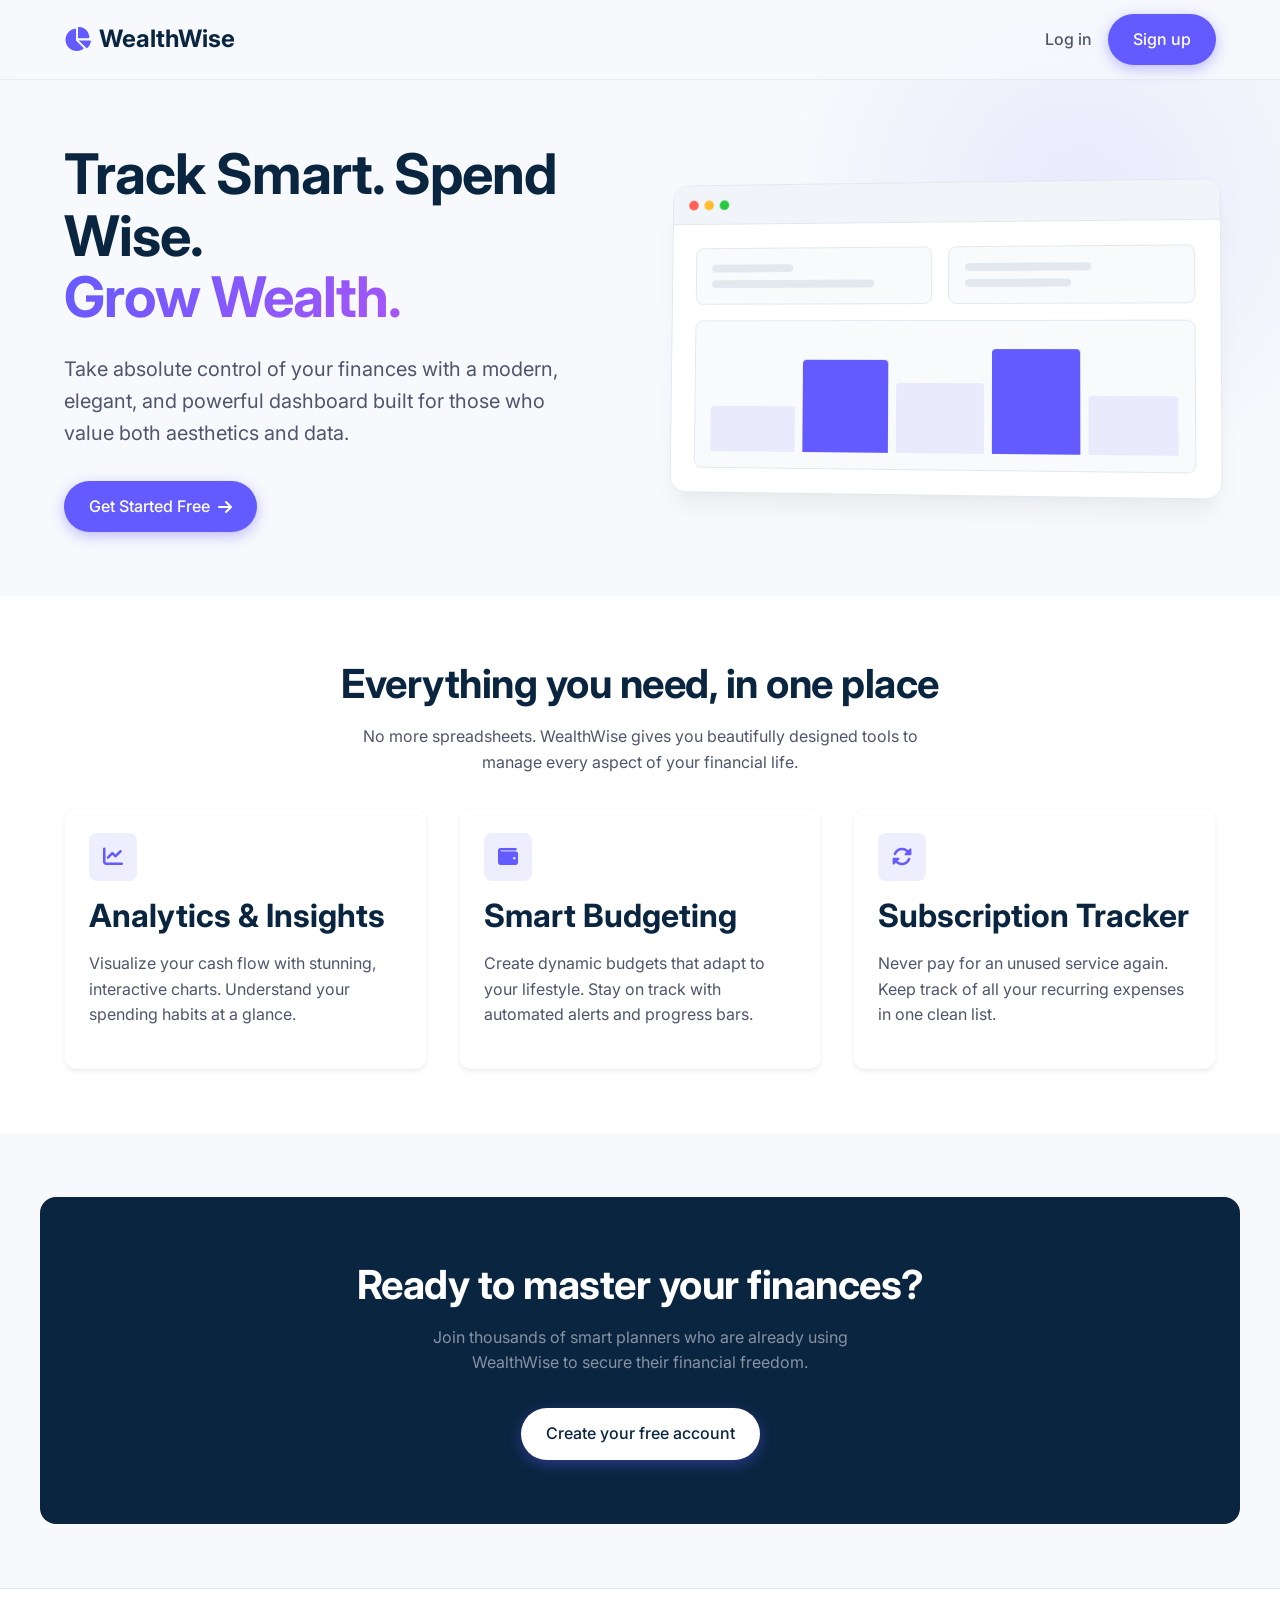
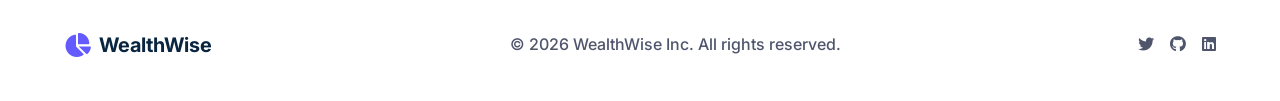
==== analytics.html @ 0abaf016 "expense analytics and top merchants ranking" ====
<!DOCTYPE html>
<html lang="en">
<head>
    <meta charset="UTF-8">
    <meta name="viewport" content="width=device-width, initial-scale=1.0">
    <meta name="description" content="Analytics & Reports - WealthWise">
    <title>Analytics - WealthWise</title>
    <link rel="preconnect" href="https://fonts.googleapis.com">
    <link rel="preconnect" href="https://fonts.gstatic.com" crossorigin>
    <link href="https://fonts.googleapis.com/css2?family=Inter:wght@300;400;500;600;700&display=swap" rel="stylesheet">
    <link rel="stylesheet" href="https://cdnjs.cloudflare.com/ajax/libs/font-awesome/6.4.0/css/all.min.css">
    <link rel="stylesheet" href="css/variables.css">
    <link rel="stylesheet" href="css/animations.css">
    <link rel="stylesheet" href="css/style.css">
    <link rel="stylesheet" href="css/components.css">
    <link rel="stylesheet" href="css/dashboard.css">
    <link rel="stylesheet" href="css/pages.css">
    <style>
        .donut-chart {
            width: 200px;
            height: 200px;
            border-radius: 50%;
            background: conic-gradient(
                var(--color-primary) 0% 40%,
                var(--color-warning) 40% 65%,
                var(--color-danger) 65% 85%,
                #e2e8f0 85% 100%
            );
            margin: 0 auto;
            position: relative;
            display: flex;
            align-items: center;
            justify-content: center;
        }
        .donut-hole {
            width: 130px;
            height: 130px;
            background: var(--color-bg-surface);
            border-radius: 50%;
            display: flex;
            flex-direction: column;
            align-items: center;
            justify-content: center;
            box-shadow: inset 0 2px 4px rgba(0,0,0,0.02);
        }
        .legend-list {
            display: flex;
            flex-direction: column;
            gap: var(--spacing-4);
        }
        .legend-item {
            display: flex;
            justify-content: space-between;
            align-items: center;
            font-size: var(--font-size-sm);
        }
        .legend-color {
            width: 12px;
            height: 12px;
            border-radius: 50%;
            display: inline-block;
            margin-right: 8px;
        }
    </style>
</head>
<body>
    <div class="app-layout">
        <aside class="sidebar">
            <div class="sidebar-header">
                <a href="index.html" class="sidebar-brand">
                    <i class="fa-solid fa-chart-pie"></i> WealthWise
                </a>
                <button id="close-sidebar-btn" class="close-sidebar-btn"><i class="fa-solid fa-xmark"></i></button>
            </div>
            <nav class="sidebar-nav">
                <div class="nav-section-title">Overview</div>
                <a href="dashboard.html" class="nav-item">
                    <i class="fa-solid fa-house"></i> Dashboard
                </a>
                <a href="analytics.html" class="nav-item active">
                    <i class="fa-solid fa-chart-line"></i> Analytics
                </a>
                <div class="nav-section-title" style="margin-top: 1.5rem;">Management</div>
                <a href="income.html" class="nav-item">
                    <i class="fa-solid fa-arrow-trend-up"></i> Income
                </a>
                <a href="expenses.html" class="nav-item">
                    <i class="fa-solid fa-arrow-trend-down"></i> Expenses
                </a>
                <a href="budget.html" class="nav-item">
                    <i class="fa-solid fa-wallet"></i> Budget Planner
                </a>
                <div class="nav-section-title" style="margin-top: 1.5rem;">Tools</div>
                <a href="todo.html" class="nav-item">
                    <i class="fa-solid fa-check-square"></i> Finance Tasks
                </a>
                <a href="calendar.html" class="nav-item">
                    <i class="fa-solid fa-calendar"></i> Calendar
                </a>
                <a href="settings.html" class="nav-item" style="margin-top: 1.5rem;">
                    <i class="fa-solid fa-gear"></i> Settings
                </a>
            </nav>
            <div class="sidebar-footer">
                <div class="user-profile">
                    <div class="user-avatar">JD</div>
                    <div class="user-info">
                        <div class="user-name">John Doe</div>
                        <div class="user-email">john.doe@example.com</div>
                    </div>
                </div>
            </div>
        </aside>
        <main class="main-content">
            <header class="top-navbar">
                <button id="mobile-menu-btn" class="mobile-menu-btn">
                    <i class="fa-solid fa-bars"></i>
                </button>
                <div class="nav-actions">
                    <button class="action-btn">
                        <i class="fa-solid fa-moon"></i>
                    </button>
                    <div class="user-avatar" style="width: 36px; height: 36px; cursor: pointer; font-size: 14px;">JD</div>
                </div>
            </header>
            <div class="dashboard-container">
                <div class="page-header animate-slide-up">
                    <div>
                        <h1 style="margin-bottom: 0.25rem;">Analytics & Reports</h1>
                        <p class="text-muted" style="margin-bottom: 0;">Deep dive into your financial data.</p>
                    </div>
                    <div class="flex gap-4">
                        <button class="btn btn-secondary"><i class="fa-solid fa-download"></i> Download Report</button>
                    </div>
                </div>
                <div class="card animate-slide-up delay-100 mb-8" style="padding: var(--spacing-6);">
                    <div class="chart-header" style="margin-bottom: var(--spacing-6);">
                        <div>
                            <h3 class="chart-title" style="color: var(--color-secondary);">Current Month Cash Flow</h3>
                            <p class="text-muted text-xs" style="margin-bottom:0;">Total Income vs Expenses for this month</p>
                        </div>
                    </div>
                    <div class="flex-col gap-6" style="padding: 0 var(--spacing-4);">
                        <div>
                            <div class="flex justify-between items-center text-sm mb-2">
                                <span class="font-medium text-main">Total Income</span>
                                <span class="font-bold" style="color: var(--color-success);" id="analytics-income-label">₹0.00</span>
                            </div>
                            <div class="progress-container" style="height: 24px; background: rgba(0, 217, 36, 0.1); margin-bottom: 0;">
                                <div id="analytics-income-bar" class="progress-bar" style="width: 0%; background: var(--color-success); transition: width 1s ease-out;"></div>
                            </div>
                        </div>
                        <div>
                            <div class="flex justify-between items-center text-sm mb-2">
                                <span class="font-medium text-main">Total Expenses</span>
                                <span class="font-bold" style="color: var(--color-danger);" id="analytics-expense-label">₹0.00</span>
                            </div>
                            <div class="progress-container" style="height: 24px; background: rgba(255, 66, 66, 0.1); margin-bottom: 0;">
                                <div id="analytics-expense-bar" class="progress-bar" style="width: 0%; background: var(--color-danger); transition: width 1s ease-out;"></div>
                            </div>
                        </div>
                    </div>
                </div>
                <div class="grid grid-cols-2 gap-8 animate-slide-up delay-200">
                    <div class="card">
                        <h3 class="chart-title mb-6" style="color: var(--color-secondary);">Expense Distribution</h3>
                        <div class="flex flex-col items-center gap-8">
                            <div class="donut-chart mt-4">
                                <div class="donut-hole">
                                    <span class="text-muted text-xs">Total</span>
                                    <span class="metric-value" style="font-size: var(--font-size-xl); margin:0;">₹3,420</span>
                                </div>
                            </div>
                            <div class="legend-list" style="width: 100%;">
                                <div class="legend-item">
                                    <div><span class="legend-color" style="background: var(--color-primary);"></span> Housing</div>
                                    <span class="font-medium text-main">40% (₹1,800)</span>
                                </div>
                                <div class="legend-item">
                                    <div><span class="legend-color" style="background: var(--color-warning);"></span> Food & Dining</div>
                                    <span class="font-medium text-main">25% (₹680)</span>
                                </div>
                                <div class="legend-item">
                                    <div><span class="legend-color" style="background: var(--color-danger);"></span> Entertainment</div>
                                    <span class="font-medium text-main">20% (₹320)</span>
                                </div>
                                <div class="legend-item">
                                    <div><span class="legend-color" style="background: #e2e8f0;"></span> Other</div>
                                    <span class="font-medium text-main">15% (₹620)</span>
                                </div>
                            </div>
                        </div>
                    </div>
                    <div class="card">
                        <h3 class="chart-title mb-6" style="color: var(--color-secondary);">Top Merchants</h3>
                        <div class="flex flex-col gap-6">
                            <div>
                                <div class="flex justify-between items-center text-sm mb-2">
                                    <div class="flex items-center gap-3">
                                        <i class="fa-solid fa-building-columns text-muted" style="width: 20px; text-align: center;"></i>
                                        <span class="font-medium text-main">Downtown Apartments</span>
                                    </div>
                                    <span class="font-medium text-main">₹1,800.00</span>
                                </div>
                                <div class="progress-container" style="margin: 0; background: var(--color-bg-body);">
                                    <div class="progress-bar bg-primary" style="width: 52%;"></div>
                                </div>
                            </div>
                            <div>
                                <div class="flex justify-between items-center text-sm mb-2">
                                    <div class="flex items-center gap-3">
                                        <i class="fa-solid fa-cart-shopping text-muted" style="width: 20px; text-align: center;"></i>
                                        <span class="font-medium text-main">Whole Foods</span>
                                    </div>
                                    <span class="font-medium text-main">₹450.00</span>
                                </div>
                                <div class="progress-container" style="margin: 0; background: var(--color-bg-body);">
                                    <div class="progress-bar bg-warning" style="width: 15%;"></div>
                                </div>
                            </div>
                            <div>
                                <div class="flex justify-between items-center text-sm mb-2">
                                    <div class="flex items-center gap-3">
                                        <i class="fa-solid fa-gas-pump text-muted" style="width: 20px; text-align: center;"></i>
                                        <span class="font-medium text-main">Shell Station</span>
                                    </div>
                                    <span class="font-medium text-main">₹180.00</span>
                                </div>
                                <div class="progress-container" style="margin: 0; background: var(--color-bg-body);">
                                    <div class="progress-bar" style="width: 8%; background: #0ea5e9;"></div>
                                </div>
                            </div>
                            <div>
                                <div class="flex justify-between items-center text-sm mb-2">
                                    <div class="flex items-center gap-3">
                                        <i class="fa-solid fa-bolt text-muted" style="width: 20px; text-align: center;"></i>
                                        <span class="font-medium text-main">Electric Utility</span>
                                    </div>
                                    <span class="font-medium text-main">₹145.00</span>
                                </div>
                                <div class="progress-container" style="margin: 0; background: var(--color-bg-body);">
                                    <div class="progress-bar" style="width: 7%; background: #8b5cf6;"></div>
                                </div>
                            </div>
                            <div>
                                <div class="flex justify-between items-center text-sm mb-2">
                                    <div class="flex items-center gap-3">
                                        <i class="fa-brands fa-apple text-muted" style="width: 20px; text-align: center;"></i>
                                        <span class="font-medium text-main">Apple Services</span>
                                    </div>
                                    <span class="font-medium text-main">₹65.00</span>
                                </div>
                                <div class="progress-container" style="margin: 0; background: var(--color-bg-body);">
                                    <div class="progress-bar" style="width: 3%; background: #64748b;"></div>
                                </div>
                            </div>
                        </div>
                    </div>
                </div>
            </div>
        </main>
    </div>
    <script src="js/helpers.js"></script>
    <script src="js/storage.js"></script>
    <script src="js/app.js"></script>
    <script src="js/theme.js"></script>
    <script src="js/analytics.js"></script>
    <script src="js/export.js"></script>
</body>
</html>
---- css/variables.css ----
:root {
    --color-primary: #635bff;
    --color-primary-hover: #4b44d6;
    --color-primary-light: rgba(99, 91, 255, 0.1);
    --color-secondary: #0a2540;
    --color-text-main: #1a1f36;
    --color-text-muted: #4f566b;
    --color-text-light: #8792a2;
    --color-bg-body: #f7f9fc;
    --color-bg-surface: #ffffff;
    --color-bg-surface-hover: #fcfcfd;
    --color-success: #00d924;
    --color-warning: #ffb400;
    --color-danger: #ff4242;
    --color-border: #e3e8ee;
    --font-family-sans: 'Inter', -apple-system, BlinkMacSystemFont, 'Segoe UI', Roboto, Helvetica, Arial, sans-serif;
    --font-size-xs: 0.75rem;
    --font-size-sm: 0.875rem;
    --font-size-base: 1rem;
    --font-size-md: 1.125rem;
    --font-size-lg: 1.25rem;
    --font-size-xl: 1.5rem;
    --font-size-2xl: 2rem;
    --font-size-3xl: 2.5rem;
    --font-size-4xl: 3rem;
    --radius-sm: 4px;
    --radius-md: 8px;
    --radius-lg: 12px;
    --radius-xl: 16px;
    --radius-full: 9999px;
    --shadow-sm: 0 1px 2px rgba(0, 0, 0, 0.05);
    --shadow-md: 0 4px 6px -1px rgba(0, 0, 0, 0.05), 0 2px 4px -1px rgba(0, 0, 0, 0.03);
    --shadow-lg: 0 10px 15px -3px rgba(0, 0, 0, 0.05), 0 4px 6px -2px rgba(0, 0, 0, 0.03);
    --shadow-xl: 0 20px 25px -5px rgba(0, 0, 0, 0.05), 0 10px 10px -5px rgba(0, 0, 0, 0.02);
    --shadow-hover: 0 15px 35px -5px rgba(0, 0, 0, 0.07);
    --shadow-glow: 0 0 20px rgba(99, 91, 255, 0.2);
    --glass-bg: rgba(255, 255, 255, 0.7);
    --glass-border: rgba(255, 255, 255, 0.2);
    --glass-blur: blur(12px);
    --transition-fast: 0.15s ease-in-out;
    --transition-normal: 0.3s ease-in-out;
    --transition-slow: 0.5s ease;
    --spacing-1: 0.25rem;
    --spacing-2: 0.5rem;
    --spacing-3: 0.75rem;
    --spacing-4: 1rem;
    --spacing-5: 1.25rem;
    --spacing-6: 1.5rem;
    --spacing-8: 2rem;
    --spacing-10: 2.5rem;
    --spacing-12: 3rem;
    --spacing-16: 4rem;
    --container-max-width: 1200px;
    --header-height: 80px;
}

[data-theme="dark"] {
    --color-bg-body: #0a0c10;
    --color-bg-surface: #12151c;
    --color-bg-surface-hover: #1a1e27;
    --color-text-main: #f0f6fc;
    --color-text-muted: #8b949e;
    --color-text-light: #6e7681;
    --color-border: #30363d;
    --color-secondary: #c9d1d9;
    --glass-bg: rgba(18, 21, 28, 0.8);
    --glass-border: rgba(48, 54, 61, 0.5);
    --shadow-sm: 0 1px 5px rgba(0, 0, 0, 0.5);
}

[data-theme="dark"] .calendar-header-day {
    background: #161b22;
}

[data-theme="dark"] .calendar-cell:hover {
    background: #1c2128;
}

[data-theme="dark"] .calendar-cell.muted {
    background: #0d1117;
}

[data-theme="dark"] .todo-item:hover {
    background: #1c2128;
}

[data-theme="dark"] .todo-checkbox {
    background: #12151c;
    border-color: #30363d;
}

[data-theme="dark"] .calendar-controls {
    background: #12151c;
}

[data-theme="dark"] .calendar-legend {
    background: #12151c;
}

[data-theme="dark"] .calendar-nav-btn {
    background: #12151c;
}
---- css/animations.css ----
@keyframes fadeIn {
    from {
        opacity: 0;
    }
    to {
        opacity: 1;
    }
}

@keyframes slideUp {
    from {
        opacity: 0;
        transform: translateY(20px);
    }
    to {
        opacity: 1;
        transform: translateY(0);
    }
}

@keyframes slideDown {
    from {
        opacity: 0;
        transform: translateY(-20px);
    }
    to {
        opacity: 1;
        transform: translateY(0);
    }
}

@keyframes float {
    0% {
        transform: translateY(0px);
    }
    50% {
        transform: translateY(-10px);
    }
    100% {
        transform: translateY(0px);
    }
}

@keyframes pulse-glow {
    0% {
        box-shadow: 0 0 0 0 rgba(99, 91, 255, 0.4);
    }
    70% {
        box-shadow: 0 0 0 10px rgba(99, 91, 255, 0);
    }
    100% {
        box-shadow: 0 0 0 0 rgba(99, 91, 255, 0);
    }
}

.animate-fade-in {
    animation: fadeIn 0.6s var(--transition-normal) forwards;
}

.animate-slide-up {
    animation: slideUp 0.6s var(--transition-normal) forwards;
}

.animate-float {
    animation: float 6s ease-in-out infinite;
}

.delay-100 {
    animation-delay: 0.1s;
}

.delay-200 {
    animation-delay: 0.2s;
}

.delay-300 {
    animation-delay: 0.3s;
}

.delay-400 {
    animation-delay: 0.4s;
}
---- css/style.css ----
* {
    margin: 0;
    padding: 0;
    box-sizing: border-box;
}

html {
    font-size: 16px;
    scroll-behavior: smooth;
}

body {
    font-family: var(--font-family-sans);
    background-color: var(--color-bg-body);
    color: var(--color-text-main);
    line-height: 1.6;
    -webkit-font-smoothing: antialiased;
    -moz-osx-font-smoothing: grayscale;
}

a {
    color: var(--color-primary);
    text-decoration: none;
    transition: color var(--transition-fast);
}

a:hover {
    color: var(--color-primary-hover);
}

ul {
    list-style: none;
}

img {
    max-width: 100%;
    height: auto;
    display: block;
}

h1,
h2,
h3,
h4,
h5,
h6 {
    color: var(--color-secondary);
    font-weight: 700;
    line-height: 1.2;
    margin-bottom: var(--spacing-4);
}

h1 {
    font-size: var(--font-size-4xl);
    letter-spacing: -1px;
}

h2 {
    font-size: var(--font-size-3xl);
    letter-spacing: -0.5px;
}

h3 {
    font-size: var(--font-size-2xl);
}

h4 {
    font-size: var(--font-size-xl);
}

h5 {
    font-size: var(--font-size-lg);
}

h6 {
    font-size: var(--font-size-md);
}

p {
    color: var(--color-text-muted);
    margin-bottom: var(--spacing-4);
}

.text-gradient {
    background: linear-gradient(135deg, var(--color-primary) 0%, #a855f7 100%);
    -webkit-background-clip: text;
    -webkit-text-fill-color: transparent;
    background-clip: text;
}

.text-center {
    text-align: center;
}

.text-muted {
    color: var(--color-text-muted);
}

.text-light {
    color: var(--color-text-light);
}

.font-bold {
    font-weight: 700;
}

.font-semibold {
    font-weight: 600;
}

.font-medium {
    font-weight: 500;
}

.container {
    width: 100%;
    max-width: var(--container-max-width);
    margin: 0 auto;
    padding: 0 var(--spacing-6);
}

.flex {
    display: flex;
}

.flex-col {
    display: flex;
    flex-direction: column;
}

.items-center {
    align-items: center;
}

.justify-between {
    justify-content: space-between;
}

.justify-center {
    justify-content: center;
}

.gap-2 {
    gap: var(--spacing-2);
}

.gap-4 {
    gap: var(--spacing-4);
}

.gap-6 {
    gap: var(--spacing-6);
}

.gap-8 {
    gap: var(--spacing-8);
}

.grid {
    display: grid;
}

.grid-cols-2 {
    grid-template-columns: repeat(2, 1fr);
}

.grid-cols-3 {
    grid-template-columns: repeat(3, 1fr);
}

.grid-cols-4 {
    grid-template-columns: repeat(4, 1fr);
}

.section {
    padding: var(--spacing-16) 0;
}

.py-16 {
    padding-top: var(--spacing-16);
    padding-bottom: var(--spacing-16);
}

.mt-8 {
    margin-top: var(--spacing-8);
}

.mb-8 {
    margin-bottom: var(--spacing-8);
}

::-webkit-scrollbar {
    width: 8px;
}

::-webkit-scrollbar-track {
    background: var(--color-bg-body);
}

::-webkit-scrollbar-thumb {
    background: var(--color-border);
    border-radius: var(--radius-full);
}

::-webkit-scrollbar-thumb:hover {
    background: var(--color-text-light);
}
---- css/components.css ----
.btn {
    display: inline-flex;
    align-items: center;
    justify-content: center;
    padding: var(--spacing-3) var(--spacing-6);
    border-radius: var(--radius-full);
    font-weight: 500;
    font-size: var(--font-size-base);
    cursor: pointer;
    transition: all var(--transition-fast);
    border: 1px solid transparent;
    gap: var(--spacing-2);
}

.btn:active {
    transform: translateY(1px);
}

.btn-primary {
    background-color: var(--color-primary);
    color: white;
    box-shadow: 0 4px 14px 0 rgba(99, 91, 255, 0.39);
}

.btn-primary:hover {
    background-color: var(--color-primary-hover);
    box-shadow: 0 6px 20px rgba(99, 91, 255, 0.23);
    transform: translateY(-2px);
    color: white;
}

.btn-secondary {
    background-color: var(--color-bg-surface);
    color: var(--color-secondary);
    border: 1px solid var(--color-border);
    box-shadow: var(--shadow-sm);
}

.btn-secondary:hover {
    background-color: var(--color-bg-body);
    border-color: var(--color-text-light);
    transform: translateY(-2px);
    box-shadow: var(--shadow-md);
}

.btn-glass {
    background: var(--glass-bg);
    backdrop-filter: var(--glass-blur);
    -webkit-backdrop-filter: var(--glass-blur);
    border: 1px solid var(--glass-border);
    color: var(--color-secondary);
}

.btn-glass:hover {
    background: rgba(255, 255, 255, 0.9);
}

.card {
    background: var(--color-bg-surface);
    border-radius: var(--radius-lg);
    padding: var(--spacing-6);
    box-shadow: var(--shadow-md);
    border: 1px solid rgba(0, 0, 0, 0.02);
    transition: all var(--transition-normal);
}

.card:hover {
    box-shadow: var(--shadow-hover);
    transform: translateY(-4px);
}

.card-glass {
    background: var(--glass-bg);
    backdrop-filter: var(--glass-blur);
    -webkit-backdrop-filter: var(--glass-blur);
    border: 1px solid var(--glass-border);
    box-shadow: var(--shadow-lg);
    border-radius: var(--radius-xl);
}

.form-group {
    margin-bottom: var(--spacing-4);
}

.form-label {
    display: block;
    font-size: var(--font-size-sm);
    font-weight: 500;
    color: var(--color-secondary);
    margin-bottom: var(--spacing-2);
}

.form-control {
    width: 100%;
    padding: var(--spacing-3) var(--spacing-4);
    font-size: var(--font-size-base);
    font-family: var(--font-family-sans);
    color: var(--color-text-main);
    background-color: var(--color-bg-surface);
    border: 1px solid var(--color-border);
    border-radius: var(--radius-md);
    transition: border-color var(--transition-fast), box-shadow var(--transition-fast);
}

.form-control:focus {
    outline: none;
    border-color: var(--color-primary);
    box-shadow: 0 0 0 3px var(--color-primary-light);
}

.modal-overlay {
    position: fixed;
    top: 0;
    left: 0;
    right: 0;
    bottom: 0;
    background: rgba(15, 23, 42, 0.4);
    backdrop-filter: blur(4px);
    -webkit-backdrop-filter: blur(4px);
    z-index: 9999;
    display: flex;
    align-items: center;
    justify-content: center;
    opacity: 0;
    visibility: hidden;
    transition: all var(--transition-normal);
}

.modal-overlay.active {
    opacity: 1;
    visibility: visible;
}

.modal {
    background: var(--color-bg-surface);
    border-radius: var(--radius-xl);
    box-shadow: var(--shadow-xl);
    width: 90%;
    max-width: 500px;
    padding: var(--spacing-8);
    position: relative;
    transform: translateY(20px) scale(0.95);
    transition: all var(--transition-normal);
    border: 1px solid var(--color-border);
}

.modal-overlay.active .modal {
    transform: translateY(0) scale(1);
}

.modal-header {
    display: flex;
    justify-content: space-between;
    align-items: center;
    margin-bottom: var(--spacing-6);
    padding-bottom: var(--spacing-4);
    border-bottom: 1px solid var(--color-border);
}

.modal-title {
    font-size: 1.25rem;
    font-weight: 600;
    color: var(--color-secondary);
    margin: 0;
}

.modal-close {
    background: none;
    border: none;
    font-size: 1.25rem;
    color: var(--color-text-light);
    cursor: pointer;
    transition: color var(--transition-fast);
    padding: 4px;
}

.modal-close:hover {
    color: var(--color-danger);
}

.todo-section-title {
    font-size: 14px;
    font-weight: 600;
    color: var(--color-secondary);
    margin-bottom: 12px;
    display: flex;
    align-items: center;
    gap: 8px;
}

.todo-list {
    display: flex;
    flex-direction: column;
    gap: 8px;
}

.todo-item {
    display: flex;
    align-items: center;
    padding: 12px 16px;
    background: var(--color-bg-surface);
    border-radius: var(--radius-md);
    border: 1px solid var(--color-border);
    transition: all var(--transition-fast);
    gap: 16px;
}

.todo-item:hover {
    box-shadow: var(--shadow-sm);
    border-color: #cbd5e1;
    background: #f8fafc;
}

.todo-checkbox {
    width: 22px;
    height: 22px;
    border-radius: 6px;
    border: 2px solid #cbd5e1;
    display: flex;
    align-items: center;
    justify-content: center;
    cursor: pointer;
    transition: all var(--transition-fast);
    background: white;
}

.todo-checkbox:hover {
    border-color: var(--color-primary);
}

.todo-checkbox.checked {
    background: var(--color-primary);
    border-color: var(--color-primary);
    color: white;
}

.todo-content {
    flex: 1;
    display: flex;
    flex-direction: column;
    justify-content: center;
}

.todo-title {
    font-weight: 500;
    color: var(--color-text-main);
    font-size: var(--font-size-sm);
    margin-bottom: 4px;
}

.todo-title.completed {
    text-decoration: line-through;
    color: var(--color-text-light);
}

.todo-meta {
    display: flex;
    align-items: center;
    gap: 12px;
    font-size: 12px;
    color: var(--color-text-muted);
    margin-bottom: 0px;
}

.todo-tag {
    padding: 2px 8px;
    border-radius: 12px;
    background: #f1f5f9;
    font-weight: 600;
    font-size: 11px;
    color: var(--color-text-muted);
}

.tag-urgent {
    background: rgba(255, 66, 66, 0.1);
    color: var(--color-danger);
}

.tag-bills {
    background: rgba(99, 91, 255, 0.1);
    color: var(--color-primary);
}

.todo-overdue {
    color: var(--color-danger);
    font-weight: 500;
}

.add-task-row {
    display: flex;
    gap: 12px;
    margin-bottom: 24px;
}

.add-task-input {
    flex: 1;
    border: 1px dashed var(--color-border);
    background: transparent;
}

.add-task-input:focus {
    border-style: solid;
}
---- css/dashboard.css ----
.app-layout {
    display: flex;
    min-height: 100vh;
    background-color: var(--color-bg-body);
}

.sidebar {
    width: 260px;
    background-color: var(--color-bg-surface);
    border-right: 1px solid var(--color-border);
    display: flex;
    flex-direction: column;
    position: sticky;
    top: 0;
    height: 100vh;
    z-index: 100;
    transition: all var(--transition-normal);
}

.sidebar-header {
    height: var(--header-height);
    display: flex;
    align-items: center;
    padding: 0 var(--spacing-6);
    border-bottom: 1px solid var(--color-border);
}

.sidebar-brand {
    font-size: var(--font-size-lg);
    font-weight: 700;
    color: var(--color-secondary);
    display: flex;
    align-items: center;
    gap: var(--spacing-2);
}

.sidebar-brand i {
    color: var(--color-primary);
}

.sidebar-nav {
    padding: var(--spacing-6) var(--spacing-4);
    flex: 1;
    overflow-y: auto;
}

.nav-section-title {
    font-size: var(--font-size-xs);
    text-transform: uppercase;
    letter-spacing: 0.5px;
    color: var(--color-text-light);
    font-weight: 600;
    margin-bottom: var(--spacing-3);
    padding-left: var(--spacing-3);
}

.nav-item {
    display: flex;
    align-items: center;
    gap: var(--spacing-3);
    padding: var(--spacing-3);
    color: var(--color-text-muted);
    font-weight: 500;
    border-radius: var(--radius-md);
    margin-bottom: var(--spacing-1);
    transition: all var(--transition-fast);
}

.nav-item i {
    font-size: 1.1rem;
    width: 20px;
    text-align: center;
}

.nav-item:hover,
.nav-item.active {
    background-color: var(--color-primary-light);
    color: var(--color-primary);
}

.sidebar-footer {
    padding: var(--spacing-4);
    border-top: 1px solid var(--color-border);
}

.user-profile {
    display: flex;
    align-items: center;
    gap: var(--spacing-3);
}

.user-avatar {
    width: 40px;
    height: 40px;
    border-radius: 50%;
    background: var(--color-primary);
    color: white;
    display: flex;
    align-items: center;
    justify-content: center;
    font-weight: 600;
}

.user-info {
    flex: 1;
    overflow: hidden;
}

.user-name {
    font-weight: 600;
    font-size: var(--font-size-sm);
    color: var(--color-secondary);
    white-space: nowrap;
    overflow: hidden;
    text-overflow: ellipsis;
}

.user-email {
    font-size: 12px;
    color: var(--color-text-muted);
    white-space: nowrap;
    overflow: hidden;
    text-overflow: ellipsis;
}

.main-content {
    flex: 1;
    display: flex;
    flex-direction: column;
    overflow-x: hidden;
}

.top-navbar {
    height: var(--header-height);
    background-color: var(--color-bg-surface);
    border-bottom: 1px solid var(--color-border);
    display: flex;
    align-items: center;
    justify-content: flex-end;
    padding: 0 var(--spacing-8);
    position: sticky;
    top: 0;
    z-index: 90;
}

.nav-actions {
    display: flex;
    align-items: center;
    gap: var(--spacing-4);
}

.action-btn {
    background: transparent;
    border: 1px solid var(--color-border);
    border-radius: 50%;
    width: 40px;
    height: 40px;
    display: flex;
    align-items: center;
    justify-content: center;
    cursor: pointer;
    color: var(--color-text-muted);
    transition: all var(--transition-fast);
    position: relative;
}

.action-btn:hover {
    background: var(--color-bg-body);
    color: var(--color-primary);
}

.notification-dot {
    position: absolute;
    top: 10px;
    right: 10px;
    width: 6px;
    height: 6px;
    background-color: var(--color-danger);
    border-radius: 50%;
    border: 1px solid white;
}

.dashboard-container {
    padding: var(--spacing-8);
    max-width: 1400px;
    margin: 0 auto;
    width: 100%;
}

.page-header {
    display: flex;
    justify-content: space-between;
    align-items: flex-end;
    margin-bottom: var(--spacing-8);
}

.metrics-grid {
    display: grid;
    grid-template-columns: repeat(3, 1fr);
    gap: var(--spacing-6);
    margin-bottom: var(--spacing-8);
}

.metric-card {
    position: relative;
    overflow: hidden;
}

.metric-header {
    display: flex;
    justify-content: space-between;
    align-items: center;
    margin-bottom: var(--spacing-4);
}

.metric-title {
    font-size: var(--font-size-sm);
    font-weight: 600;
    color: var(--color-text-muted);
    text-transform: uppercase;
    letter-spacing: 0.5px;
}

.metric-icon {
    width: 40px;
    height: 40px;
    border-radius: var(--radius-md);
    display: flex;
    align-items: center;
    justify-content: center;
    font-size: 1.25rem;
}

.icon-primary {
    background: var(--color-primary-light);
    color: var(--color-primary);
}

.icon-success {
    background: rgba(0, 217, 36, 0.1);
    color: var(--color-success);
}

.icon-danger {
    background: rgba(255, 66, 66, 0.1);
    color: var(--color-danger);
}

.icon-warning {
    background: rgba(255, 180, 0, 0.1);
    color: var(--color-warning);
}

.metric-value {
    font-size: var(--font-size-2xl);
    font-weight: 700;
    color: var(--color-secondary);
    line-height: 1;
    margin-bottom: var(--spacing-2);
}

.metric-trend {
    font-size: var(--font-size-xs);
    font-weight: 500;
    display: flex;
    align-items: center;
    gap: 4px;
}

.trend-up {
    color: var(--color-success);
}

.trend-down {
    color: var(--color-danger);
}

.dashboard-grid {
    display: grid;
    grid-template-columns: 2.2fr 1fr;
    gap: var(--spacing-6);
    margin-bottom: var(--spacing-8);
}

.chart-header {
    display: flex;
    justify-content: space-between;
    align-items: center;
    margin-bottom: var(--spacing-6);
}

.chart-title {
    font-size: var(--font-size-lg);
    margin: 0;
    color: var(--color-secondary);
}

.chart-placeholder {
    height: 300px;
    display: flex;
    align-items: flex-end;
    gap: var(--spacing-3);
    padding-top: var(--spacing-4);
    border-bottom: 1px solid var(--color-border);
    position: relative;
}

.chart-placeholder::before,
.chart-placeholder::after {
    content: '';
    position: absolute;
    left: 0;
    width: 100%;
    border-top: 1px dashed var(--color-border);
}

.chart-placeholder::before {
    top: 30%;
}

.chart-placeholder::after {
    top: 60%;
}

.chart-bar {
    flex: 1;
    background: var(--color-primary-light);
    border-radius: var(--radius-sm) var(--radius-sm) 0 0;
    position: relative;
    z-index: 1;
    transition: height 1s ease-out;
}

.chart-bar.active {
    background: var(--color-primary);
}

.transaction-list {
    display: flex;
    flex-direction: column;
    gap: var(--spacing-2);
}

.transaction-item {
    display: flex;
    align-items: center;
    justify-content: space-between;
    padding: var(--spacing-3);
    border-radius: var(--radius-md);
    transition: background var(--transition-fast);
    border: 1px solid transparent;
}

.transaction-item:hover {
    background: var(--color-bg-body);
    border-color: var(--color-border);
}

.tx-left {
    display: flex;
    align-items: center;
    gap: var(--spacing-4);
}

.tx-icon {
    width: 44px;
    height: 44px;
    border-radius: 50%;
    display: flex;
    align-items: center;
    justify-content: center;
    background: white;
    border: 1px solid var(--color-border);
    color: var(--color-text-muted);
}

.tx-details h4 {
    margin: 0 0 2px 0;
    font-size: var(--font-size-sm);
    color: var(--color-secondary);
}

.tx-details p {
    margin: 0;
    font-size: var(--font-size-xs);
    color: var(--color-text-light);
}

.tx-right {
    text-align: right;
}

.tx-amount {
    font-weight: 600;
    font-size: var(--font-size-base);
    margin-bottom: 2px;
}

.tx-amount.positive {
    color: var(--color-success);
}

.tx-status {
    font-size: 11px;
    background: var(--color-bg-body);
    padding: 2px 8px;
    border-radius: var(--radius-full);
    color: var(--color-text-muted);
    font-weight: 500;
}

@media (max-width: 1200px) {
    .dashboard-grid {
        grid-template-columns: 1fr;
    }
}

@media (max-width: 1024px) {
    .metrics-grid {
        grid-template-columns: repeat(2, 1fr);
    }

    .sidebar {
        transform: translateX(-100%);
        position: fixed;
        box-shadow: var(--shadow-lg);
    }
}

@media (max-width: 768px) {
    .top-navbar {
        padding: 0 var(--spacing-4);
    }

    .dashboard-container {
        padding: var(--spacing-4);
    }

    .metrics-grid {
        grid-template-columns: 1fr;
    }

    .page-header {
        flex-direction: column;
        align-items: flex-start;
        gap: var(--spacing-4);
    }

    .search-bar {
        display: none;
    }
}

.mobile-menu-btn {
    display: none;
    background: transparent;
    border: none;
    font-size: 1.5rem;
    color: var(--color-text-main);
    cursor: pointer;
    padding: var(--spacing-2);
}

.close-sidebar-btn {
    display: none;
    background: transparent;
    border: none;
    font-size: 1.25rem;
    color: var(--color-text-main);
    cursor: pointer;
}

@media (max-width: 768px) {
    .sidebar {
        position: fixed;
        left: -260px;
        z-index: 1000;
    }

    .sidebar.active {
        left: 0 !important;
        transform: translateX(0) !important;
        box-shadow: 4px 0 15px rgba(0, 0, 0, 0.5) !important;
    }

    .top-navbar {
        justify-content: space-between;
    }

    .mobile-menu-btn {
        display: block;
    }

    .close-sidebar-btn {
        display: block;
    }

    .sidebar-header {
        justify-content: space-between;
    }
}
---- css/pages.css ----
.data-table-container {
    background: var(--color-bg-surface);
    border-radius: var(--radius-lg);
    box-shadow: var(--shadow-sm);
    border: 1px solid var(--color-border);
    overflow-x: auto;
}

.data-table {
    width: 100%;
    border-collapse: collapse;
    text-align: left;
}

.data-table th,
.data-table td {
    padding: var(--spacing-4) var(--spacing-6);
    border-bottom: 1px solid var(--color-border);
}

.data-table th {
    background-color: #f8fafc;
    color: var(--color-text-muted);
    font-weight: 600;
    font-size: var(--font-size-sm);
    text-transform: uppercase;
    letter-spacing: 0.5px;
}

.data-table td {
    font-size: var(--font-size-sm);
}

.data-table tbody tr {
    transition: background-color var(--transition-fast);
}

.data-table tbody tr:hover {
    background-color: var(--color-bg-body);
}

.data-table tbody tr:last-child td {
    border-bottom: none;
}

.filter-bar {
    display: flex;
    justify-content: space-between;
    align-items: center;
    margin-bottom: var(--spacing-6);
    flex-wrap: wrap;
    gap: var(--spacing-4);
}

.filter-group {
    display: flex;
    gap: var(--spacing-4);
}

.page-summary-grid {
    display: grid;
    grid-template-columns: repeat(3, 1fr);
    gap: var(--spacing-6);
    margin-bottom: var(--spacing-8);
}

.status-pill {
    display: inline-block;
    padding: 4px 12px;
    border-radius: var(--radius-full);
    font-size: 11px;
    font-weight: 600;
    text-transform: uppercase;
    letter-spacing: 0.3px;
}

.status-success {
    background: rgba(0, 217, 36, 0.1);
    color: var(--color-success);
    border: 1px solid rgba(0, 217, 36, 0.2);
}

.status-warning {
    background: rgba(255, 180, 0, 0.1);
    color: var(--color-warning);
    border: 1px solid rgba(255, 180, 0, 0.2);
}

.status-danger {
    background: rgba(255, 66, 66, 0.1);
    color: var(--color-danger);
    border: 1px solid rgba(255, 66, 66, 0.2);
}

.status-neutral {
    background: var(--color-bg-body);
    color: var(--color-text-muted);
    border: 1px solid var(--color-border);
}

.text-main {
    color: var(--color-secondary);
}

.text-xs {
    font-size: var(--font-size-xs);
}

.progress-container {
    width: 100%;
    height: 8px;
    background-color: var(--color-bg-body);
    border-radius: var(--radius-full);
    overflow: hidden;
    margin: var(--spacing-3) 0;
    border: 1px solid var(--color-border);
}

.progress-bar {
    height: 100%;
    border-radius: var(--radius-full);
    transition: width 1s ease-in-out;
}

.bg-primary {
    background-color: var(--color-primary);
}

.bg-success {
    background-color: var(--color-success);
}

.bg-warning {
    background-color: var(--color-warning);
}

.bg-danger {
    background-color: var(--color-danger);
}

.budget-stats {
    display: flex;
    justify-content: space-between;
    font-size: var(--font-size-sm);
    color: var(--color-text-muted);
}

@media (max-width: 1024px) {
    .page-summary-grid {
        grid-template-columns: repeat(2, 1fr);
    }
}

@media (max-width: 768px) {
    .page-summary-grid {
        grid-template-columns: 1fr;
    }

    .filter-bar {
        flex-direction: column;
        align-items: flex-start;
    }
}
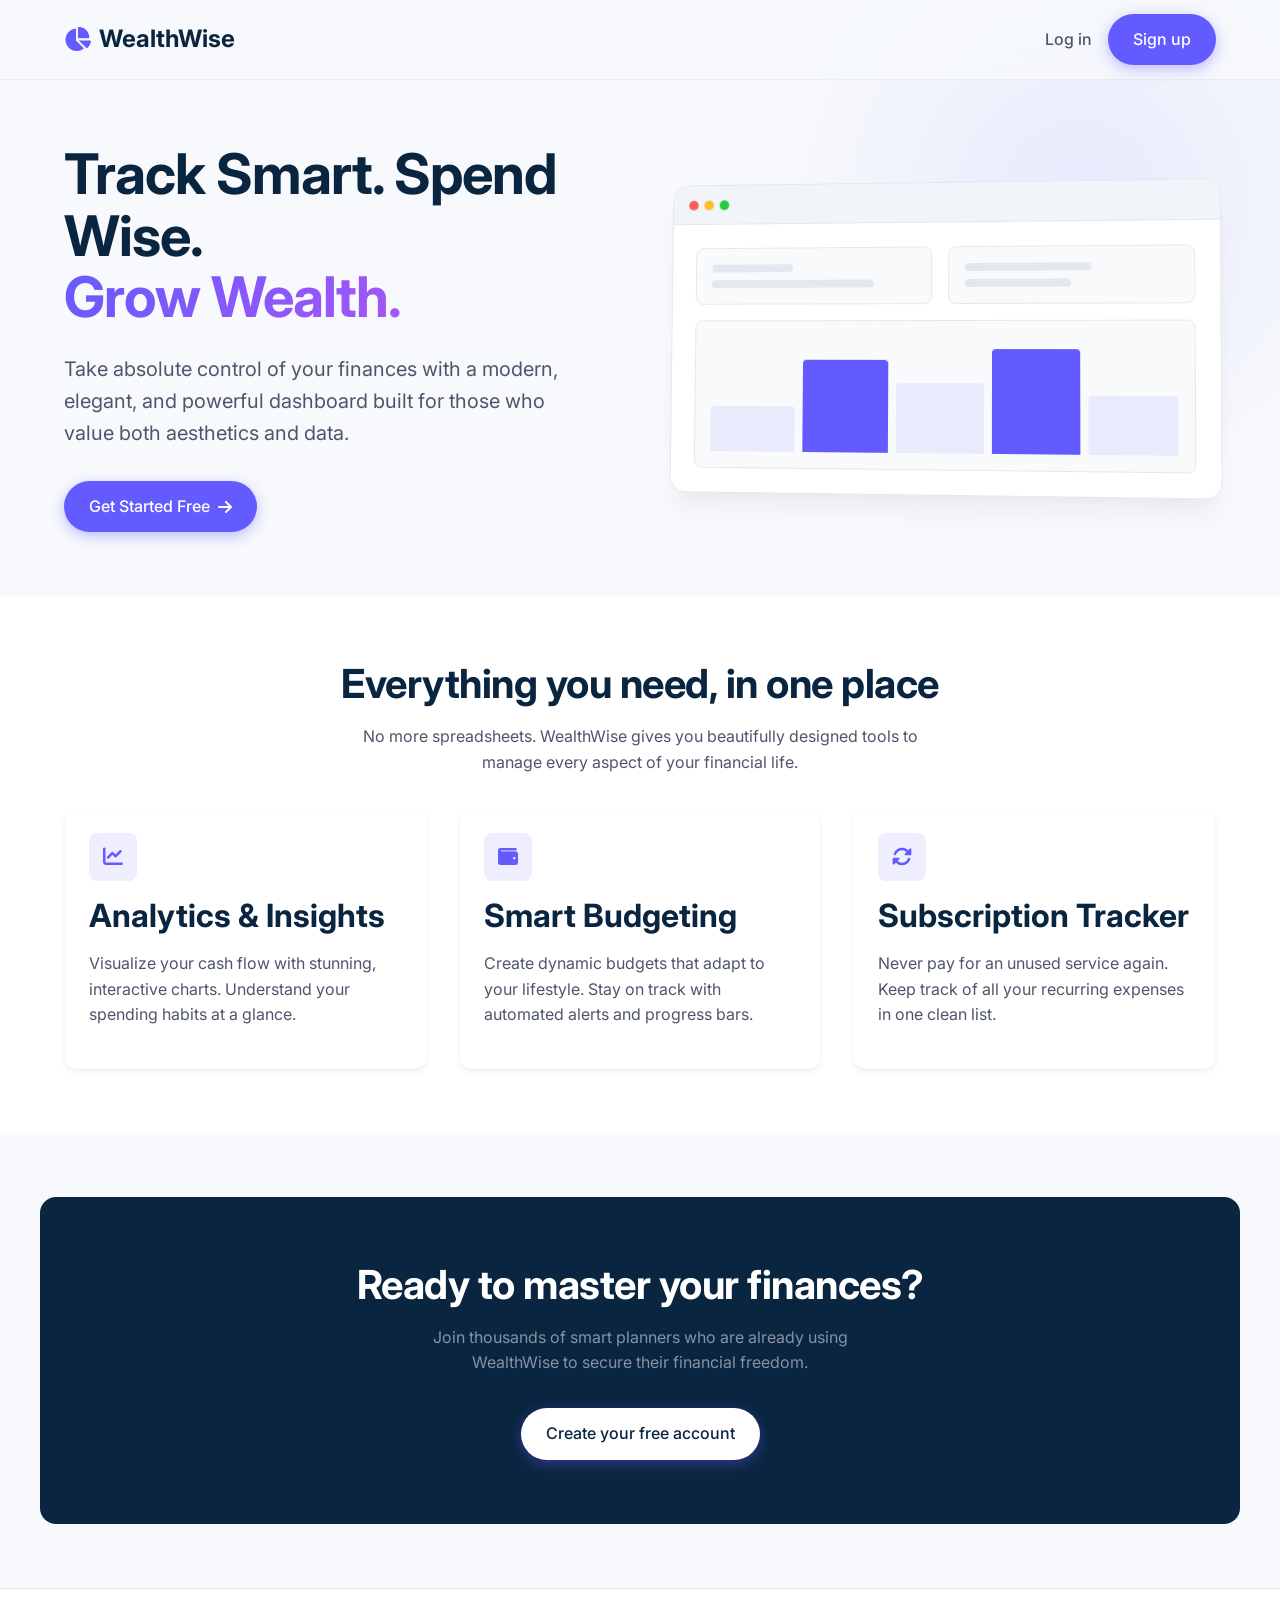
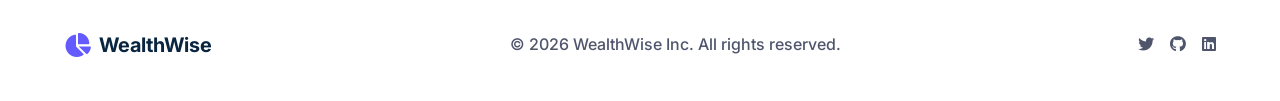
==== commit 30b86031: "separate CSS files and update README" ====
--- a/analytics.html
+++ b/analytics.html
@@ -15,53 +15,7 @@
     <link rel="stylesheet" href="css/components.css">
     <link rel="stylesheet" href="css/dashboard.css">
     <link rel="stylesheet" href="css/pages.css">
-    <style>
-        .donut-chart {
-            width: 200px;
-            height: 200px;
-            border-radius: 50%;
-            background: conic-gradient(
-                var(--color-primary) 0% 40%,
-                var(--color-warning) 40% 65%,
-                var(--color-danger) 65% 85%,
-                #e2e8f0 85% 100%
-            );
-            margin: 0 auto;
-            position: relative;
-            display: flex;
-            align-items: center;
-            justify-content: center;
-        }
-        .donut-hole {
-            width: 130px;
-            height: 130px;
-            background: var(--color-bg-surface);
-            border-radius: 50%;
-            display: flex;
-            flex-direction: column;
-            align-items: center;
-            justify-content: center;
-            box-shadow: inset 0 2px 4px rgba(0,0,0,0.02);
-        }
-        .legend-list {
-            display: flex;
-            flex-direction: column;
-            gap: var(--spacing-4);
-        }
-        .legend-item {
-            display: flex;
-            justify-content: space-between;
-            align-items: center;
-            font-size: var(--font-size-sm);
-        }
-        .legend-color {
-            width: 12px;
-            height: 12px;
-            border-radius: 50%;
-            display: inline-block;
-            margin-right: 8px;
-        }
-    </style>
+    <link rel="stylesheet" href="css/analytics.css">
 </head>
 <body>
     <div class="app-layout">
--- a/css/analytics.css
+++ b/css/analytics.css
@@ -0,0 +1,50 @@
+
+.donut-chart {
+    width: 200px;
+    height: 200px;
+    border-radius: 50%;
+    background: conic-gradient(
+        var(--color-primary) 0% 40%,
+        var(--color-warning) 40% 65%,
+        var(--color-danger) 65% 85%,
+        #e2e8f0 85% 100%
+    );
+    margin: 0 auto;
+    position: relative;
+    display: flex;
+    align-items: center;
+    justify-content: center;
+}
+
+.donut-hole {
+    width: 130px;
+    height: 130px;
+    background: var(--color-bg-surface);
+    border-radius: 50%;
+    display: flex;
+    flex-direction: column;
+    align-items: center;
+    justify-content: center;
+    box-shadow: inset 0 2px 4px rgba(0, 0, 0, 0.02);
+}
+
+.legend-list {
+    display: flex;
+    flex-direction: column;
+    gap: var(--spacing-4);
+}
+
+.legend-item {
+    display: flex;
+    justify-content: space-between;
+    align-items: center;
+    font-size: var(--font-size-sm);
+}
+
+.legend-color {
+    width: 12px;
+    height: 12px;
+    border-radius: 50%;
+    display: inline-block;
+    margin-right: 8px;
+}
